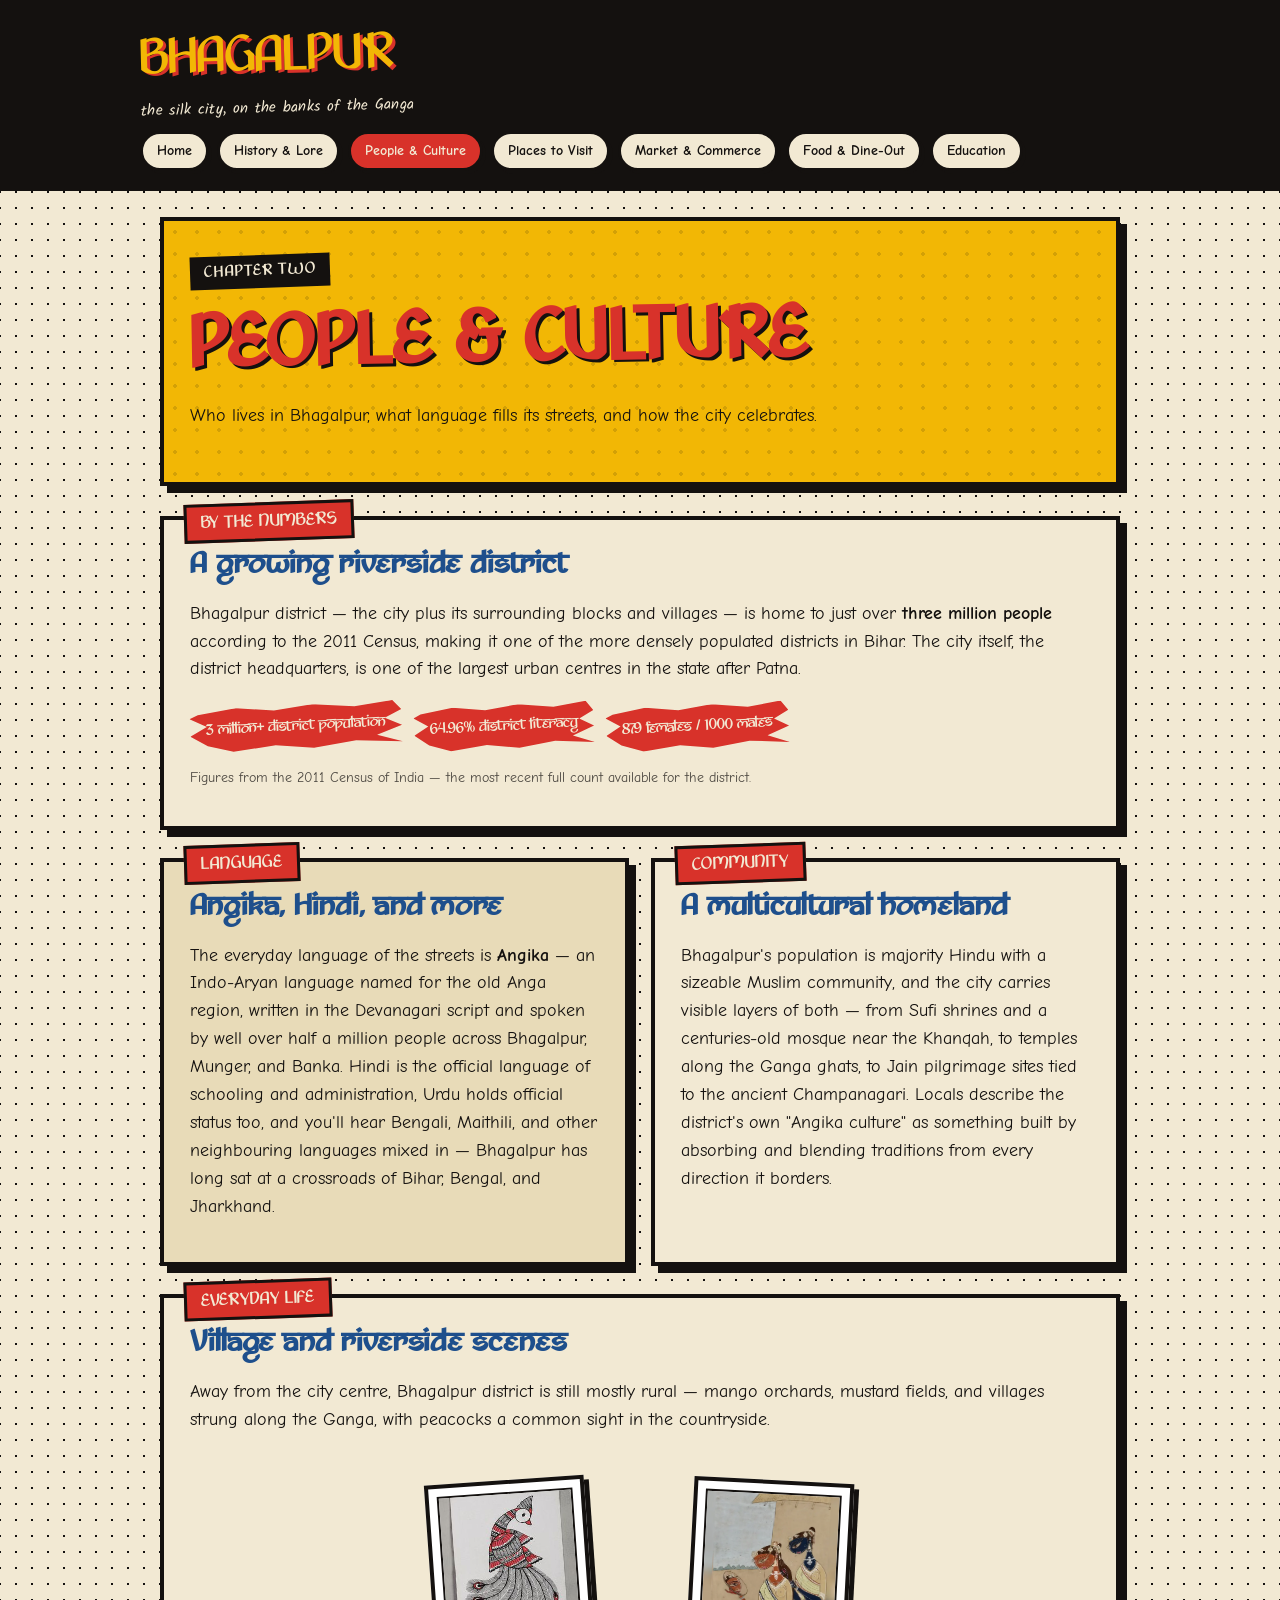
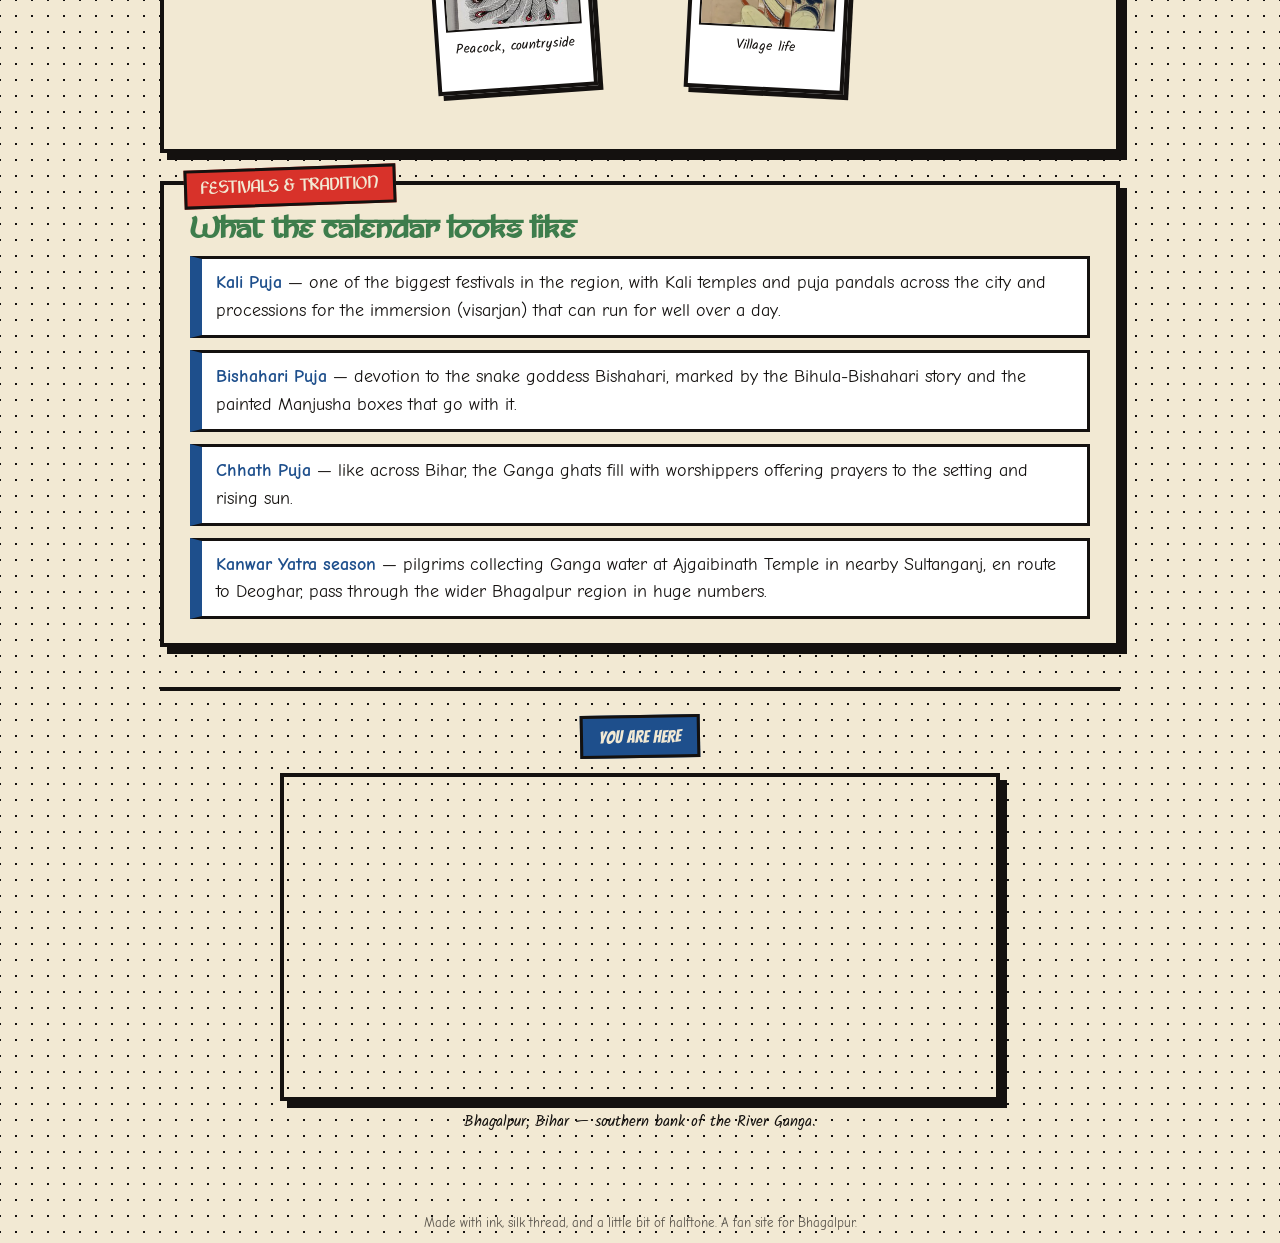
==== files/culture.html @ 24e711e4 "update" ====
<!DOCTYPE html>
<html lang="en">
<head>
<meta charset="UTF-8">
<meta name="viewport" content="width=device-width, initial-scale=1.0">
<title>People &amp; Culture | Bhagalpur</title>
<link rel="stylesheet" href="style.css">
</head>
<body>

<header class="masthead">
  <div class="masthead-inner">
    <a href="index.html" class="brand">BHAGALPUR<small>the silk city, on the banks of the Ganga</small></a>
    <nav class="tabs">
      <a href="index.html">Home</a>
      <a href="history.html">History &amp; Lore</a>
      <a href="culture.html" class="active">People &amp; Culture</a>
      <a href="places.html">Places to Visit</a>
      <a href="market.html">Market &amp; Commerce</a>
      <a href="food.html">Food &amp; Dine-Out</a>
      <a href="education.html">Education</a>
    </nav>
  </div>
</header>

<main class="page-wrap">

  <section class="splash">
    <span class="kicker">CHAPTER TWO</span>
    <h1>PEOPLE &amp; CULTURE</h1>
    <p>Who lives in Bhagalpur, what language fills its streets, and how the city celebrates.</p>
  </section>

  <div class="panel">
    <span class="panel-label">BY THE NUMBERS</span>
    <h2>A growing riverside district</h2>
    <p>Bhagalpur district — the city plus its surrounding blocks and villages — is home to just over <strong>three million people</strong> according to the 2011 Census, making it one of the more densely populated districts in Bihar. The city itself, the district headquarters, is one of the largest urban centres in the state after Patna.</p>
    <div class="burst">3 million+ district population</div>
    <div class="burst">64.96% district literacy</div>
    <div class="burst">879 females / 1000 males</div>
    <p style="font-size:0.85rem; opacity:0.75; margin-top:14px;">Figures from the 2011 Census of India — the most recent full count available for the district.</p>
  </div>

  <div class="grid-2">
    <div class="panel accent-yellow">
      <span class="panel-label">LANGUAGE</span>
      <h2>Angika, Hindi, and more</h2>
      <p>The everyday language of the streets is <strong>Angika</strong> — an Indo-Aryan language named for the old Anga region, written in the Devanagari script and spoken by well over half a million people across Bhagalpur, Munger, and Banka. Hindi is the official language of schooling and administration, Urdu holds official status too, and you'll hear Bengali, Maithili, and other neighbouring languages mixed in — Bhagalpur has long sat at a crossroads of Bihar, Bengal, and Jharkhand.</p>
    </div>
    <div class="panel">
      <span class="panel-label">COMMUNITY</span>
      <h2>A multicultural homeland</h2>
      <p>Bhagalpur's population is majority Hindu with a sizeable Muslim community, and the city carries visible layers of both — from Sufi shrines and a centuries-old mosque near the Khanqah, to temples along the Ganga ghats, to Jain pilgrimage sites tied to the ancient Champanagari. Locals describe the district's own "Angika culture" as something built by absorbing and blending traditions from every direction it borders.</p>
    </div>
  </div>

  <div class="panel">
    <span class="panel-label">EVERYDAY LIFE</span>
    <h2>Village and riverside scenes</h2>
    <p>Away from the city centre, Bhagalpur district is still mostly rural — mango orchards, mustard fields, and villages strung along the Ganga, with peacocks a common sight in the countryside.</p>
    <div class="sticker-row">
      <figure class="sticker">
        <img src="images/peackock.jpg" alt="Peacock in the Bhagalpur countryside">
        <figcaption>Peacock, countryside</figcaption>
      </figure>
      <figure class="sticker">
        <img src="images/village hotties.webp" alt="Village life near Bhagalpur">
        <figcaption>Village life</figcaption>
      </figure>
    </div>
  </div>

  <div class="panel tone-green">
    <span class="panel-label">FESTIVALS &amp; TRADITION</span>
    <h2>What the calendar looks like</h2>
    <ul class="stub-list">
      <li><strong>Kali Puja</strong> — one of the biggest festivals in the region, with Kali temples and puja pandals across the city and processions for the immersion (visarjan) that can run for well over a day.</li>
      <li><strong>Bishahari Puja</strong> — devotion to the snake goddess Bishahari, marked by the Bihula-Bishahari story and the painted Manjusha boxes that go with it.</li>
      <li><strong>Chhath Puja</strong> — like across Bihar, the Ganga ghats fill with worshippers offering prayers to the setting and rising sun.</li>
      <li><strong>Kanwar Yatra season</strong> — pilgrims collecting Ganga water at Ajgaibinath Temple in nearby Sultanganj, en route to Deoghar, pass through the wider Bhagalpur region in huge numbers.</li>
    </ul>
  </div>

  <footer class="map-footer">
    <span class="panel-label-inline">YOU ARE HERE</span>
    <div class="map-frame">
      <iframe
        src="https://www.google.com/maps?q=Bhagalpur,Bihar,India&output=embed"
        loading="lazy"
        referrerpolicy="no-referrer-when-downgrade"
        title="Map of Bhagalpur, Bihar, India"></iframe>
    </div>
    <p class="map-caption">Bhagalpur, Bihar — southern bank of the River Ganga.</p>
  </footer>

</main>

<footer class="site-footer">Made with ink, silk thread, and a little bit of halftone. A fan site for Bhagalpur.</footer>

</body>
</html>
---- files/style.css ----
/* ============================================
   BHAGALPUR — comic-book themed stylesheet
   ============================================ */

@import url('https://fonts.googleapis.com/css2?family=Bangers&family=Comic+Neue:wght@400;700&family=Kalam:wght@400;700&display=swap');

@font-face{
  font-family: "Shivaraja";
  src: url("Shivaraja.ttf");
  font-display: swap;
}

:root{
  --ink:        #14110F;
  --paper:      #F2E9D3;
  --paper-2:    #E8DBB8;
  --red:        #D8322A;
  --yellow:     #F2B705;
  --blue:       #1E4F8C;
  --green:      #3E7D4C;
  --purple:     #6A3E8C;

  --panel-border: 4px solid var(--ink);
  --panel-shadow: 7px 7px 0 var(--ink);
  --radius: 2px;
}

*{ box-sizing: border-box; }

html{ scroll-behavior: smooth; }

body{
  margin: 0;
  background-color: var(--paper);
  background-image:
    radial-gradient(var(--ink) 1px, transparent 1.4px);
  background-size: 16px 16px;
  background-position: -8px -8px;
  color: var(--ink);
  font-family: 'Comic Neue', 'Comic Sans MS', cursive, sans-serif;
  font-size: 18px;
  line-height: 1.55;
}

h1, h2, h3, .display{
  font-family: 'Shivaraja', 'Bangers', 'Comic Neue', cursive;
  letter-spacing: 0.03em;
  line-height: 1.05;
  margin: 0 0 0.3em 0;
  color: var(--ink);
}

a{ color: var(--blue); }
a:focus-visible, button:focus-visible, .nav a:focus-visible{
  outline: 3px dashed var(--ink);
  outline-offset: 3px;
}

img{ max-width: 100%; display:block; }

/* ---------- layout shell ---------- */
.page-wrap{
  max-width: 1000px;
  margin: 0 auto;
  padding: 0 20px 40px;
}

/* ---------- masthead / nav ---------- */
.masthead{
  background: var(--ink);
  border-bottom: var(--panel-border);
  padding: 18px 20px 10px;
}
.masthead-inner{
  max-width: 1000px;
  margin: 0 auto;
  display:flex;
  align-items:flex-end;
  justify-content: space-between;
  flex-wrap: wrap;
  gap: 10px 20px;
}
.brand{
  color: var(--yellow);
  font-family:'Shivaraja', 'Bangers', cursive;
  font-size: clamp(2.1rem, 6vw, 3.2rem);
  text-shadow: 3px 3px 0 var(--red);
  transform: rotate(-1.5deg);
  display:inline-block;
  text-decoration:none;
}
.brand small{
  display:block;
  font-family:'Kalam', cursive;
  color: var(--paper);
  font-size: 0.95rem;
  text-shadow:none;
  transform: none;
  letter-spacing: 0.02em;
}
nav.tabs{
  display:flex;
  flex-wrap:wrap;
  gap: 8px;
  padding-bottom: 6px;
}
nav.tabs a{
  text-decoration:none;
  color: var(--ink);
  background: var(--paper);
  border: 3px solid var(--ink);
  border-radius: 999px;
  padding: 6px 14px;
  font-family:'Comic Neue', cursive;
  font-weight: 700;
  font-size: 0.88rem;
  box-shadow: 3px 3px 0 var(--ink);
  transition: transform .12s ease;
  white-space: nowrap;
}
nav.tabs a:hover{ transform: translate(-2px,-2px); }
nav.tabs a.active{
  background: var(--red);
  color: var(--paper);
}

/* ---------- hero / splash banner ---------- */
.splash{
  border: var(--panel-border);
  box-shadow: var(--panel-shadow);
  background: var(--yellow);
  margin: 26px 0 30px;
  padding: 34px 26px;
  position: relative;
  overflow:hidden;
}
.splash::before{
  content:"";
  position:absolute; inset:0;
  background-image: radial-gradient(var(--ink) 1.6px, transparent 1.8px);
  background-size: 22px 22px;
  opacity: 0.14;
  pointer-events:none;
}
.splash h1{
  font-family:'Shivaraja', 'Bangers', cursive;
  font-size: clamp(2.4rem, 7vw, 4.6rem);
  color: var(--red);
  text-shadow: 3px 3px 0 var(--ink);
  transform: rotate(-1deg);
  position:relative;
}
.splash p{
  font-size: 1.15rem;
  max-width: 60ch;
  position:relative;
}
.splash .kicker{
  display:inline-block;
  background: var(--ink);
  color: var(--paper);
  font-family: 'Shivaraja', 'Bangers', cursive;  padding: 4px 14px;
  transform: rotate(-2deg);
  margin-bottom: 14px;
  font-size: 1rem;
  letter-spacing: 0.08em;
}

/* ---------- comic panels ---------- */
.panel{
  border: var(--panel-border);
  box-shadow: var(--panel-shadow);
  background: var(--paper);
  padding: 24px 26px;
  margin: 0 0 28px;
  position: relative;
}
.panel + .panel{ margin-top: 0; }
.panel-label{
  position:absolute;
  top: -18px; left: 20px;
  background: var(--red);
  color: var(--paper);
  font-family: 'Shivaraja', 'Bangers', cursive;
  font-size: 1.1rem;
  padding: 3px 14px;
  border: 3px solid var(--ink);
  transform: rotate(-2deg);
}
.panel h2{ font-size: 1.9rem; color: var(--blue); margin-top: 6px; }
.panel h3{ font-size: 1.3rem; color: var(--purple); }

.panel.accent-yellow{ background: var(--paper-2); }
.panel.tone-red h2{ color: var(--red); }
.panel.tone-green h2{ color: var(--green); }

.grid-2{
  display:grid;
  grid-template-columns: 1fr 1fr;
  gap: 22px;
}
@media (max-width: 700px){
  .grid-2{ grid-template-columns: 1fr; }
}

/* ---------- speech bubble callouts ---------- */
.bubble{
  background: #fff;
  border: 3px solid var(--ink);
  border-radius: 22px;
  padding: 14px 20px;
  position: relative;
  font-family:'Kalam', cursive;
  margin: 18px 0;
}
.bubble::after{
  content:"";
  position:absolute;
  left: 36px; bottom: -18px;
  width: 0; height:0;
  border: 12px solid transparent;
  border-top-color: #fff;
  filter: drop-shadow(0 3px 0 var(--ink));
}
.bubble strong{ color: var(--red); }

/* ---------- burst / stat tag ---------- */
.burst{
  display:inline-block;
  background: var(--red);
  color: var(--paper);
  font-family: 'Shivaraja', 'Bangers', cursive;
  padding: 10px 16px;
  transform: rotate(-3deg);
  clip-path: polygon(4% 12%, 22% 0, 40% 10%, 58% 0, 78% 10%, 96% 0, 100% 22%, 92% 40%, 100% 58%, 88% 78%, 100% 96%, 78% 88%, 58% 100%, 40% 90%, 20% 100%, 8% 84%, 0 60%, 8% 40%, 0 20%);
  font-size: 0.95rem;
  margin: 4px 6px 4px 0;
}

/* ---------- lists as ticket stubs ---------- */
.stub-list{ list-style:none; margin:0; padding:0; display:grid; gap:12px; }
.stub-list li{
  border: 3px solid var(--ink);
  background:#fff;
  padding: 10px 14px;
  border-left: 12px solid var(--blue);
}
.stub-list li strong{ color: var(--blue); }

/* card grid for index nav / places / colleges */
.card-grid{
  display:grid;
  grid-template-columns: repeat(auto-fit, minmax(220px, 1fr));
  gap: 20px;
  margin: 24px 0;
}
.card{
  border: 3px solid var(--ink);
  background:#fff;
  box-shadow: 5px 5px 0 var(--ink);
  padding: 18px;
  text-decoration:none;
  color: var(--ink);
  display:block;
  transition: transform .12s ease;
}
.card:hover{ transform: translate(-3px,-3px); }
.card h3{ margin-top:0; color: var(--red); }
.card p{ margin-bottom:0; font-size: 0.95rem; }

/* ---------- hero photo ---------- */
.hero-photo{
  border: var(--panel-border);
  box-shadow: var(--panel-shadow);
  max-width: 480px;
  margin: 0 auto 26px;
  overflow:hidden;
}
.hero-photo img{ width:100%; }

/* ---------- polaroid "stickers" (photo call-outs) ---------- */
.sticker-row{
  display:flex;
  flex-wrap:wrap;
  justify-content:center;
  align-items:flex-start;
  gap: 22px 18px;
  margin: 22px 0 10px;
  padding: 6px 0;
}
.sticker{
  width: 160px;
  background:#fff;
  border: 4px solid var(--ink);
  box-shadow: 5px 5px 0 var(--ink);
  padding: 8px 8px 30px;
  text-align:center;
  transform: rotate(var(--tilt, -4deg));
  transition: transform .15s ease;
  flex: 0 0 auto;
}
.sticker:nth-child(2n){ --tilt: 3deg; }
.sticker:nth-child(3n){ --tilt: -2deg; }
.sticker:hover{ transform: rotate(0deg) scale(1.04); }
.sticker img{ width:100%; aspect-ratio: 1/1; object-fit: cover; border: 2px solid var(--ink); }
.sticker figcaption{
  font-family:'Kalam', cursive;
  font-size: 0.85rem;
  margin-top: 8px;
}

/* ---------- ancient / parchment treatment ---------- */
.parchment{
  background-color: #E4D3A6;
  background-image:
    linear-gradient(rgba(228,211,166,0.88), rgba(228,211,166,0.88)),
    repeating-linear-gradient(45deg, rgba(101,67,33,0.05) 0 2px, transparent 2px 6px);
  border: var(--panel-border);
  box-shadow: var(--panel-shadow);
  padding: 26px 28px;
  margin: 0 0 28px;
  position: relative;
}
.parchment h2{
  font-family:'Shivaraja', 'Bangers', cursive;
  color: #5A3A1A;
}
.parchment .figure{
  float: left;
  width: 220px;
  margin: 4px 22px 14px 0;
  border: 1px solid rgba(101,67,33,0.35);
  box-shadow: 0 0 18px rgba(139,90,43,0.45);
  filter: sepia(35%) contrast(95%) brightness(96%);
}
.parchment .figure img{ width:100%; }
.parchment .figure figcaption{
  font-family:'Kalam', cursive;
  font-size: 0.8rem;
  text-align:center;
  padding: 4px 2px 0;
  color:#5A3A1A;
}
.parchment::after{ content:""; display:block; clear:both; }
.parchment p{ position:relative; z-index:1; }

/* ---------- footer map ---------- */
.map-footer{
  border-top: var(--panel-border);
  margin-top: 40px;
  padding-top: 24px;
  text-align:center;
}
.map-footer .panel-label-inline{
  display:inline-block;
  background: var(--blue);
  color: var(--paper);
  font-family:'Bangers', cursive;
  padding: 5px 16px;
  border: 3px solid var(--ink);
  transform: rotate(-1deg);
  margin-bottom: 14px;
  font-size: 1.1rem;
}
.map-frame{
  border: var(--panel-border);
  box-shadow: var(--panel-shadow);
  overflow:hidden;
  max-width: 720px;
  margin: 0 auto;
}
.map-frame iframe{
  display:block;
  width: 100%;
  height: 320px;
  border: 0;
}
.map-caption{
  font-family:'Kalam', cursive;
  margin-top: 10px;
  font-size: 0.95rem;
}
footer.site-footer{
  text-align:center;
  font-size: 0.8rem;
  color: var(--ink);
  opacity: 0.7;
  margin-top: 24px;
  padding-bottom: 10px;
}
.parchment .figure.ancient-champa{
  width: 100%;
  max-width: 500px;
}
.parchment .figure.ancient-champa img{
  width: 100%;
  max-width: 100%;
}
.video-frame{
  max-width: 600px;
  margin: 0 auto 26px;
  aspect-ratio: 16 / 9;
  border: var(--panel-border);
  box-shadow: var(--panel-shadow);
  overflow: hidden;
}
.video-frame iframe{
  width: 100%;
  height: 100%;
  border: 0;
  display: block;
}
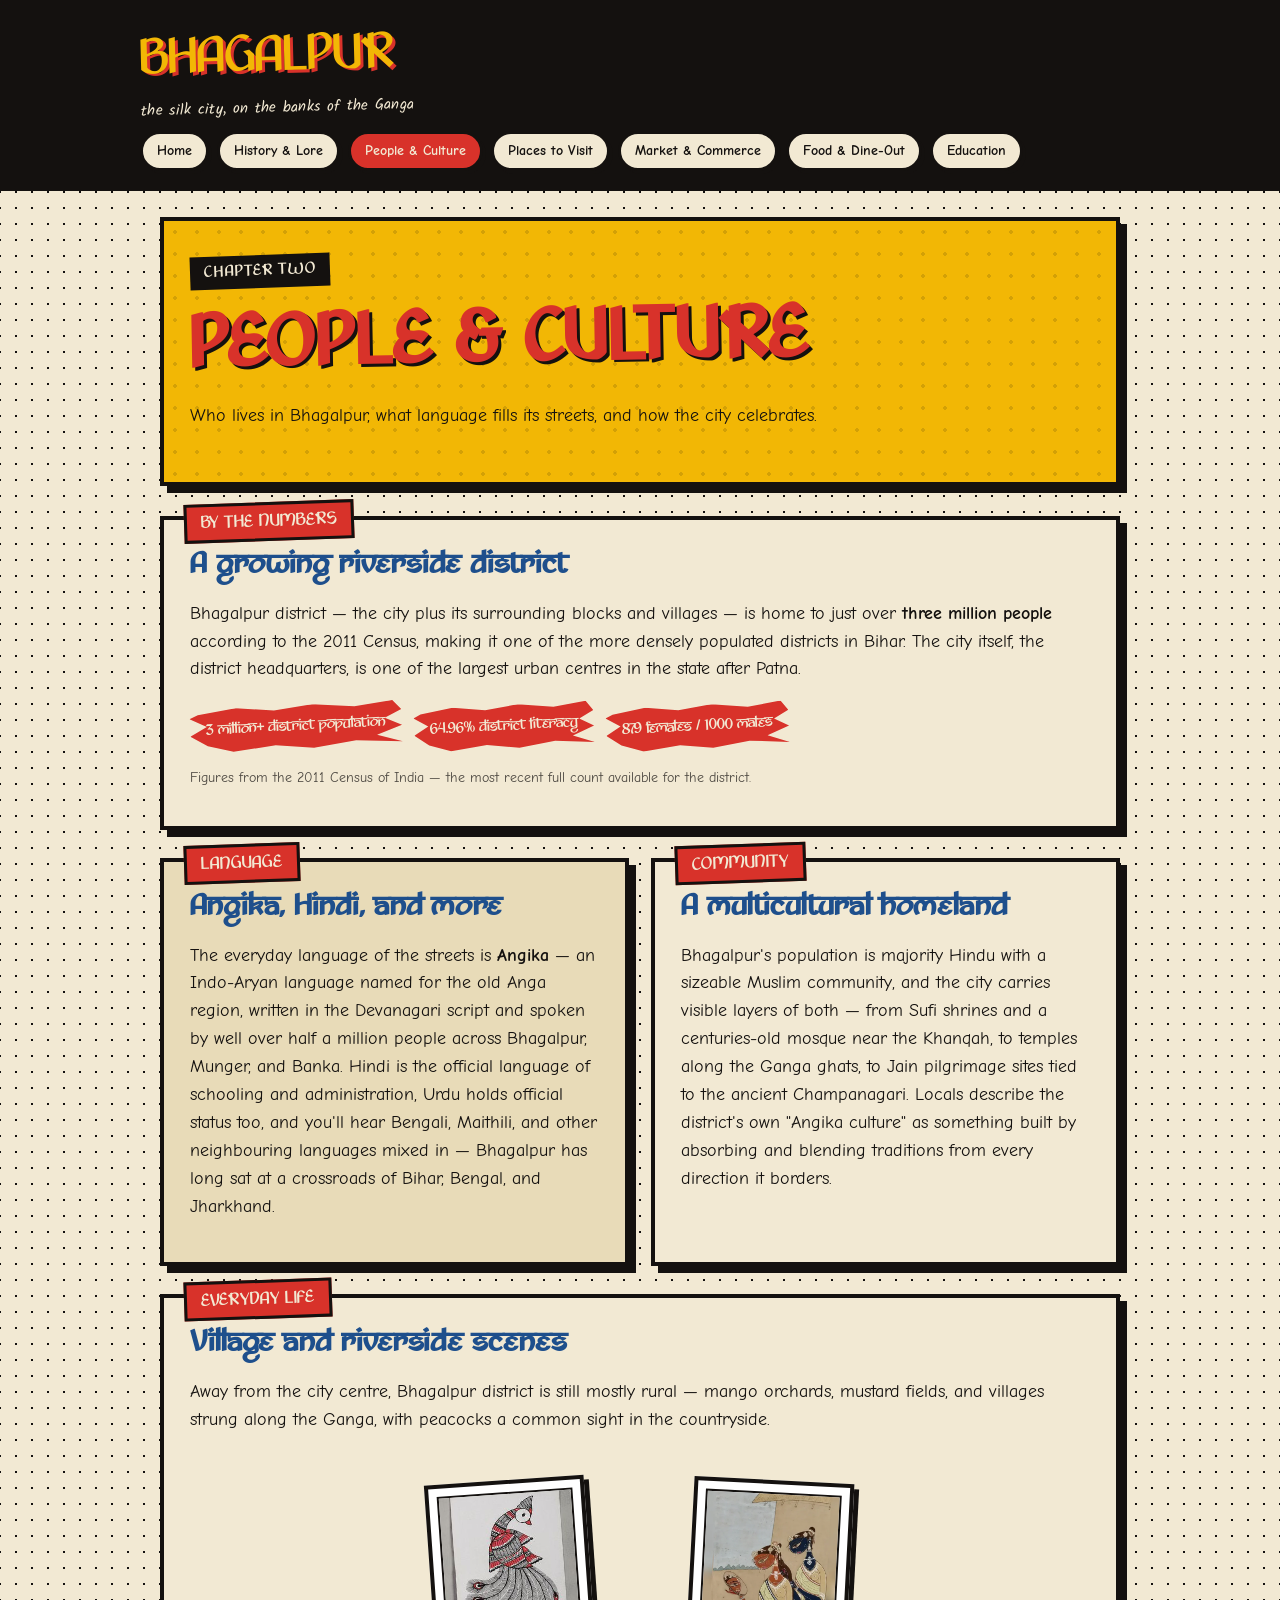
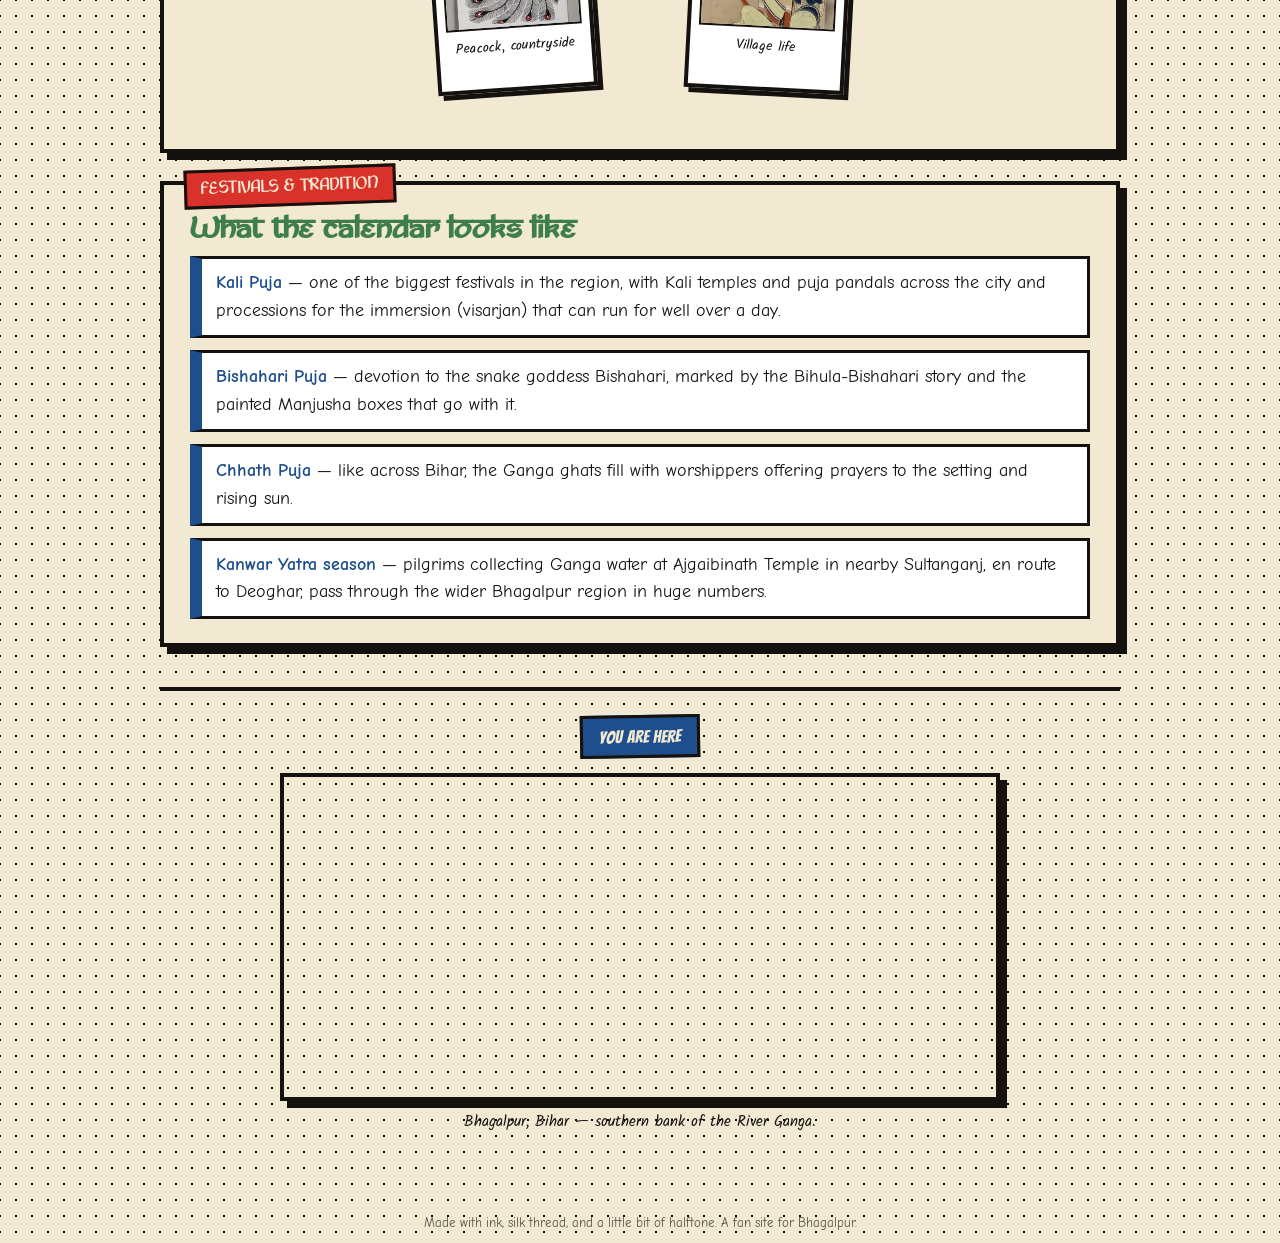
==== commit 18d5c8e5: "Optimize remaining website images" ====
--- a/files/culture.html
+++ b/files/culture.html
@@ -60,11 +60,11 @@
     <p>Away from the city centre, Bhagalpur district is still mostly rural — mango orchards, mustard fields, and villages strung along the Ganga, with peacocks a common sight in the countryside.</p>
     <div class="sticker-row">
       <figure class="sticker">
-        <img src="images/peackock.jpg" alt="Peacock in the Bhagalpur countryside">
+        <img loading="lazy" src="images/peackock.jpg" alt="Peacock in the Bhagalpur countryside">
         <figcaption>Peacock, countryside</figcaption>
       </figure>
       <figure class="sticker">
-        <img src="images/village hotties.webp" alt="Village life near Bhagalpur">
+        <img loading="lazy" src="images/village_hotties_optimized.webp" alt="Village life near Bhagalpur">
         <figcaption>Village life</figcaption>
       </figure>
     </div>
